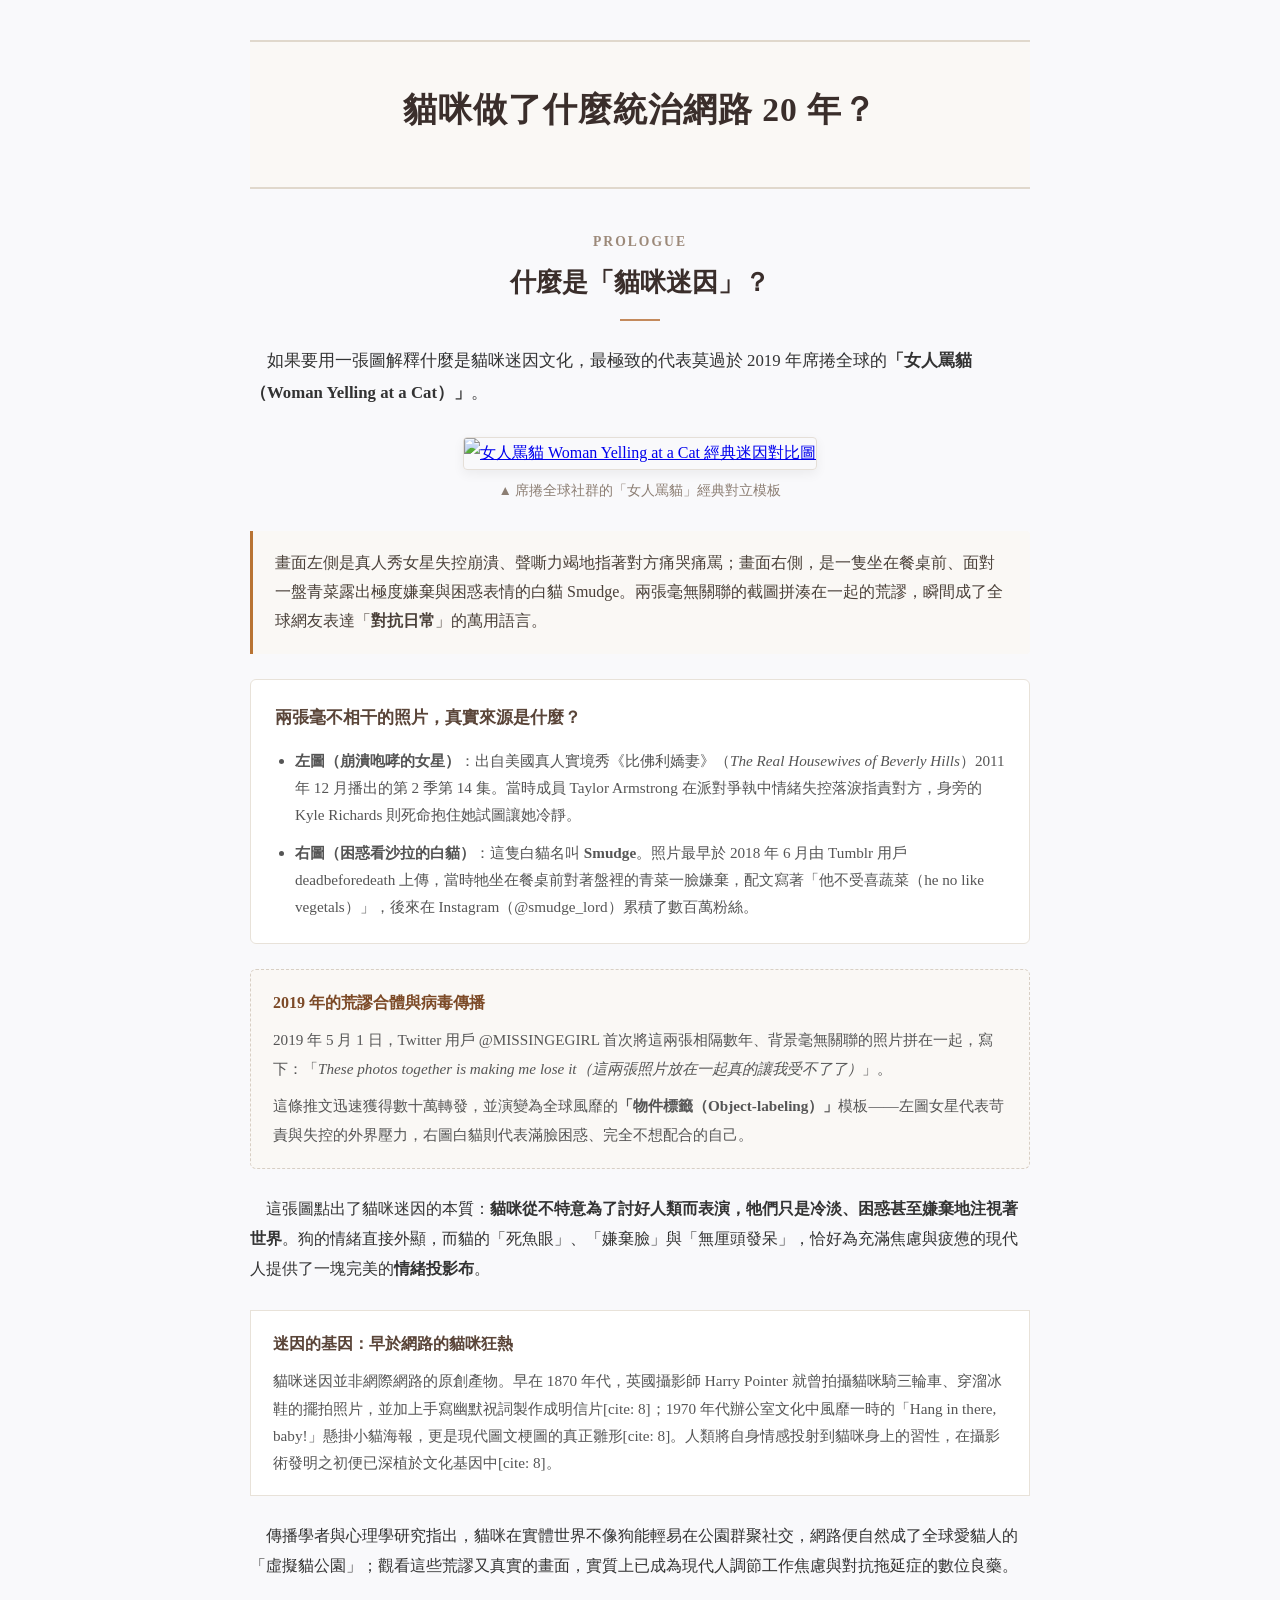
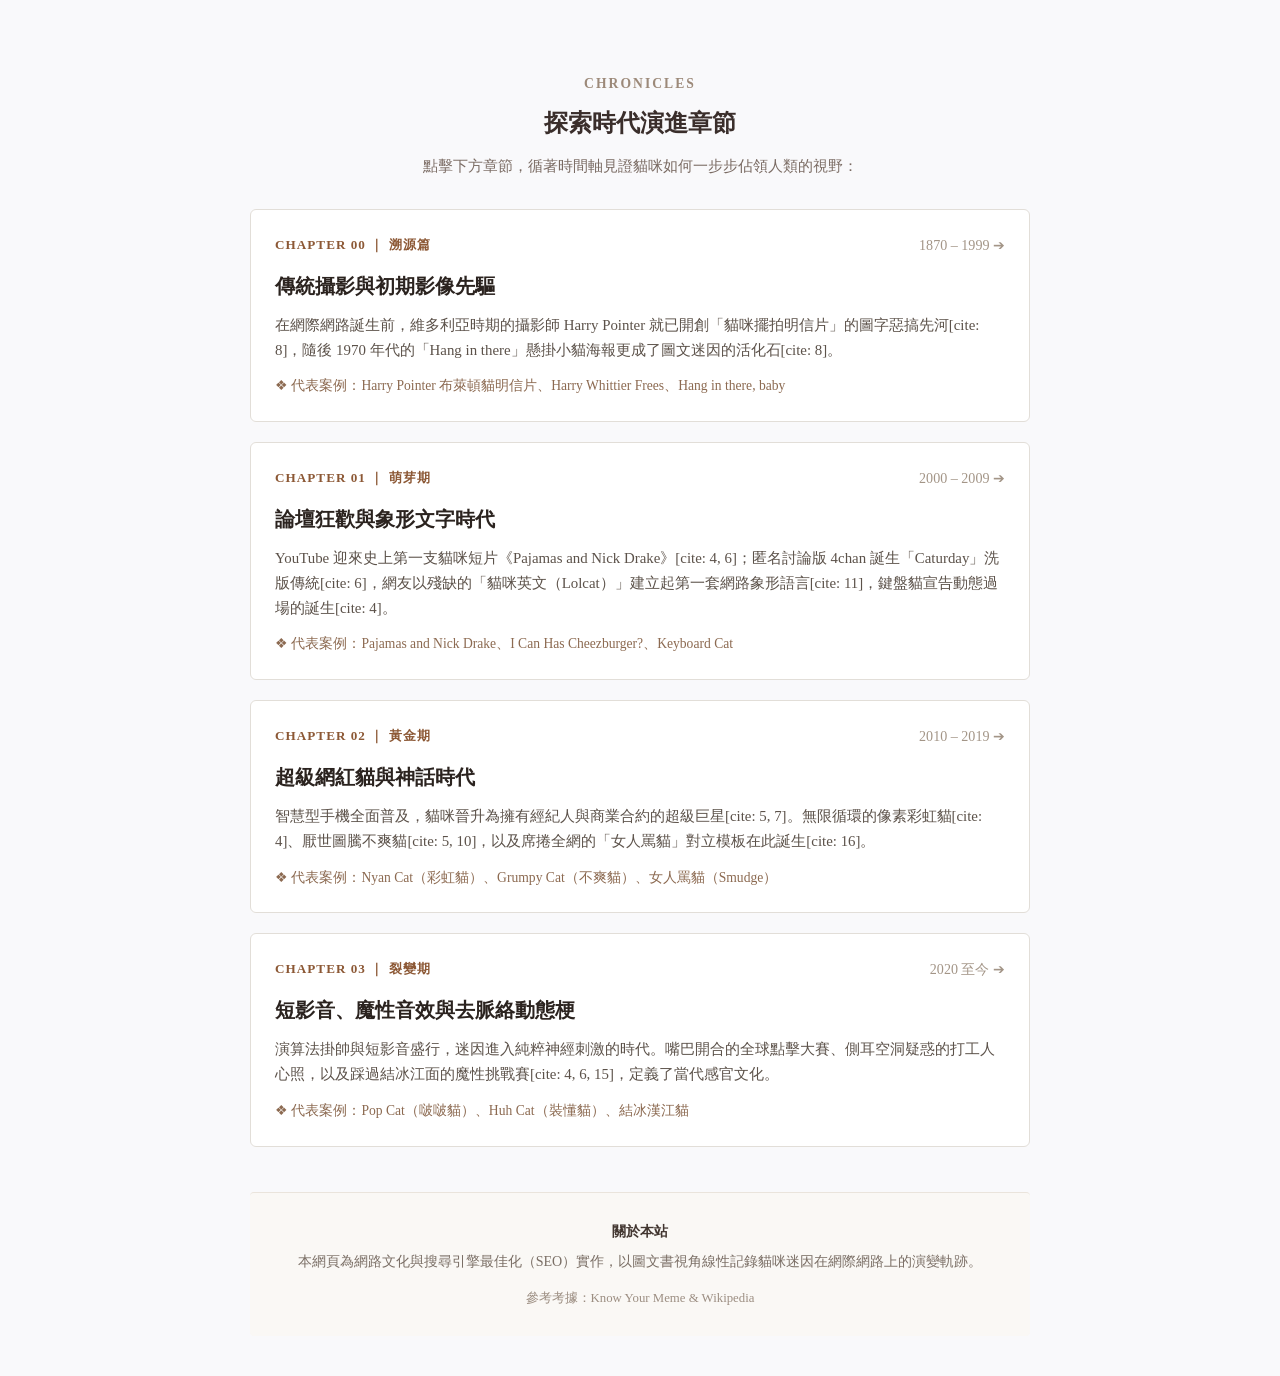
==== index.html @ 246f42c7 "feat: 部署貓咪迷因歷史全站至 GitHub Pages 靜態 HTML - 首頁 + 4 章節 + 資料來源共 6 個 HTML 檔案 - 從 Blogger 片段包裝為完整 HTML5 骨架（" ====
<!DOCTYPE html>
<html lang="zh-Hant">
<head>
    <meta charset="UTF-8">
    <meta name="viewport" content="width=device-width, initial-scale=1.0">
    <title>貓咪做了什麼統治網路 20 年？ | 貓咪迷因歷史</title>
    <meta name="description" content="以圖文書視角線性記錄貓咪迷因在網際網路上的演變軌跡，從1870年代明信片到2020年代短影音，探索貓咪如何一步步佔領人類的視野。">
    <style>
        body {
            font-family: -apple-system, BlinkMacSystemFont, "Noto Serif TC", "PingFang TC", "Microsoft JhengHei", serif;
            line-height: 1.9;
            color: #2e2e2e;
            max-width: 800px;
            margin: 0 auto;
            padding: 20px 10px;
            background: #f9f9fb;
        }
    </style>
</head>
<body>

<div style="color: #2e2e2e; font-family: -apple-system, BlinkMacSystemFont, &quot;Noto Serif TC&quot;, &quot;PingFang TC&quot;, &quot;Microsoft JhengHei&quot;, serif; line-height: 1.9; margin: 0px auto; max-width: 780px; padding: 20px 10px;">

  <!--封面書籍扉頁標題-->
  <div style="background-color: #faf8f5; border-bottom: 2px solid rgb(224, 216, 204); border-top: 2px solid rgb(224, 216, 204); margin-bottom: 40px; padding: 35px 20px; text-align: center;">
    <span style="display: block; font-size: 2.2rem; margin-bottom: 8px;"><span style="color: #3a2e2b; font-size: 2.1rem; font-weight: 800; letter-spacing: 0.03em;">貓咪做了什麼統治網路 20 年？</span></span>
  </div>

  <!--第一幕：什麼是貓咪迷因？-->
  <div style="margin-bottom: 45px;">
    
    <div style="margin-bottom: 24px; text-align: center;">
      <span style="color: #9c8979; display: block; font-size: 0.85rem; font-weight: 600; letter-spacing: 0.15em; margin-bottom: 4px; text-transform: uppercase;">PROLOGUE</span>
      <h2 style="color: #3a2e2b; font-size: 1.6rem; font-weight: 700; margin: 0px;">什麼是「貓咪迷因」？</h2>
      <div style="background-color: #c48a5c; height: 2px; margin: 12px auto 0px; width: 40px;"></div>
    </div>

    <p style="color: #333333; font-size: 1.05rem; margin-bottom: 20px; text-indent: 1em;">
      如果要用一張圖解釋什麼是貓咪迷因文化，最極致的代表莫過於 2019 年席捲全球的<strong>「女人罵貓（Woman Yelling at a Cat）」</strong>。
    </p>

    <!--圖片展示區-->
    <div class="separator" style="clear: both; margin: 28px 0px; text-align: center;">
      <a href="https://upload.wikimedia.org/wikipedia/en/1/1f/WomanYellingAtACat_meme.jpg?utm_source=en.wikipedia.org&amp;utm_campaign=index&amp;utm_content=original" style="display: inline-block;">
        <img alt="女人罵貓 Woman Yelling at a Cat 經典迷因對比圖" border="0" data-original-height="223" data-original-width="447" height="260" src="https://upload.wikimedia.org/wikipedia/en/1/1f/WomanYellingAtACat_meme.jpg?utm_source=en.wikipedia.org&amp;utm_campaign=index&amp;utm_content=original" style="border-radius: 4px; border: 1px solid rgb(229, 223, 216); box-shadow: rgba(0, 0, 0, 0.06) 0px 4px 12px; height: auto; max-width: 100%;" width="520" />
      </a>
      <span style="color: #8c7e73; display: block; font-size: 0.85rem; margin-top: 8px;">▲ 席捲全球社群的「女人罵貓」經典對立模板</span>
    </div>

    <!--核心意象引言-->
    <div style="background-color: #faf8f5; border-left: 3px solid rgb(184, 115, 51); border-radius: 0px 4px 4px 0px; margin: 25px 0px; padding: 18px 22px;">
      <p style="color: #4a4039; font-size: 1rem; line-height: 1.8; margin: 0px;">
        畫面左側是真人秀女星失控崩潰、聲嘶力竭地指著對方痛哭痛罵；畫面右側，是一隻坐在餐桌前、面對一盤青菜露出極度嫌棄與困惑表情的白貓 Smudge。兩張毫無關聯的截圖拼湊在一起的荒謬，瞬間成了全球網友表達「<strong>對抗日常</strong>」的萬用語言。
      </p>
    </div>

    <!--來源深掘卡片-->
    <div style="background-color: white; border-radius: 6px; border: 1px solid rgb(232, 226, 217); margin: 25px 0px; padding: 22px 24px;">
      <h3 style="align-items: center; color: #5a4539; display: flex; font-size: 1.08rem; font-weight: 700; gap: 8px; margin-bottom: 12px; margin-top: 0px;">
        <span><span style="font-size: 1.08rem;">兩張毫不相干的照片，真實來源是什麼？</span></span></h3>
      <ul style="color: #555555; font-size: 0.95rem; line-height: 1.8; margin: 0px; padding-left: 20px;">
        <li style="margin-bottom: 10px;">
          <strong>左圖（崩潰咆哮的女星）</strong>：出自美國真人實境秀《比佛利嬌妻》（<em>The Real Housewives of Beverly Hills</em>）2011 年 12 月播出的第 2 季第 14 集。當時成員 Taylor Armstrong 在派對爭執中情緒失控落淚指責對方，身旁的 Kyle Richards 則死命抱住她試圖讓她冷靜。
        </li>
        <li>
          <strong>右圖（困惑看沙拉的白貓）</strong>：這隻白貓名叫 <strong>Smudge</strong>。照片最早於 2018 年 6 月由 Tumblr 用戶 deadbeforedeath 上傳，當時牠坐在餐桌前對著盤裡的青菜一臉嫌棄，配文寫著「他不受喜蔬菜（he no like vegetals）」，後來在 Instagram（@smudge_lord）累積了數百萬粉絲。
        </li>
      </ul>
    </div>

    <!--合體事件描述-->
    <div style="background-color: #faf8f5; border-radius: 6px; border: 1px dashed rgb(216, 207, 196); margin: 25px 0px; padding: 18px 22px;">
      <h4 style="color: #7c4a27; font-size: 1rem; font-weight: 700; margin: 0px 0px 8px;">2019 年的荒謬合體與病毒傳播
      </h4>
      <p style="color: #555555; font-size: 0.95rem; margin: 0px 0px 8px;">
        2019 年 5 月 1 日，Twitter 用戶 @MISSINGEGIRL 首次將這兩張相隔數年、背景毫無關聯的照片拼在一起，寫下：「<em>These photos together is making me lose it（這兩張照片放在一起真的讓我受不了了）</em>」。
      </p>
      <p style="color: #555555; font-size: 0.95rem; margin: 0px;">
        這條推文迅速獲得數十萬轉發，並演變為全球風靡的<strong>「物件標籤（Object-labeling）」</strong>模板——左圖女星代表苛責與失控的外界壓力，右圖白貓則代表滿臉困惑、完全不想配合的自己。
      </p>
    </div>

    <!--文化反思-->
    <p style="color: #333333; font-size: 1rem; margin-bottom: 16px; text-indent: 1em;">
      這張圖點出了貓咪迷因的本質：<strong>貓咪從不特意為了討好人類而表演，牠們只是冷淡、困惑甚至嫌棄地注視著世界</strong>。狗的情緒直接外顯，而貓的「死魚眼」、「嫌棄臉」與「無厘頭發呆」，恰好為充滿焦慮與疲憊的現代人提供了一塊完美的<strong>情緒投影布</strong>。
    </p>

    <!--新增：傳統起源脈絡-->
    <div style="background-color: white; border-left: 3px solid #8c6a51; border: 1px solid rgb(232, 226, 217); margin: 25px 0px; padding: 18px 22px;">
      <h4 style="color: #5a4539; font-size: 1rem; font-weight: 700; margin: 0px 0px 8px;">迷因的基因：早於網路的貓咪狂熱
      </h4>
      <p style="color: #555555; font-size: 0.95rem; line-height: 1.8; margin: 0px;">
        貓咪迷因並非網際網路的原創產物。早在 1870 年代，英國攝影師 Harry Pointer 就曾拍攝貓咪騎三輪車、穿溜冰鞋的擺拍照片，並加上手寫幽默祝詞製作成明信片[cite: 8]；1970 年代辦公室文化中風靡一時的「Hang in there, baby!」懸掛小貓海報，更是現代圖文梗圖的真正雛形[cite: 8]。人類將自身情感投射到貓咪身上的習性，在攝影術發明之初便已深植於文化基因中[cite: 8]。
      </p>
    </div>

    <p style="color: #333333; font-size: 1rem; margin-bottom: 0px; text-indent: 1em;">
      傳播學者與心理學研究指出，貓咪在實體世界不像狗能輕易在公園群聚社交，網路便自然成了全球愛貓人的「虛擬貓公園」；觀看這些荒謬又真實的畫面，實質上已成為現代人調節工作焦慮與對抗拖延症的數位良藥。
    </p>

  </div>

  <hr style="border-color: rgb(229, 223, 216) currentcolor currentcolor; border-image: none; border-style: solid none none; border-top: 1px solid #e5dfd8; border-width: 1px 0px 0px; border: 0px; margin: 45px 0px;" />

  <!--第二幕：四大時代章節導航-->
  <div style="margin-bottom: 45px;">
    
    <div style="margin-bottom: 28px; text-align: center;">
      <span style="color: #9c8979; display: block; font-size: 0.85rem; font-weight: 600; letter-spacing: 0.15em; margin-bottom: 4px; text-transform: uppercase;">CHRONICLES</span>
      <h2 style="color: #3a2e2b; font-size: 1.5rem; font-weight: 700; margin: 0px;">探索時代演進章節</h2>
      <p style="color: #7a6b63; font-size: 0.92rem; margin-top: 6px;">
        點擊下方章節，循著時間軸見證貓咪如何一步步佔領人類的視野：
      </p>
    </div>

    <div style="display: flex; flex-direction: column; gap: 20px;">

      <!--Chapter 00: 溯源篇-->
      <a href="chapter-001870-1999.html" style="background: rgb(255, 255, 255); border-radius: 6px; border: 1px solid rgb(226, 222, 216); display: block; padding: 22px 24px; text-decoration: none; transition: 0.2s;">
        <div style="align-items: center; display: flex; justify-content: space-between; margin-bottom: 8px;">
          <span style="color: #8c5835; font-size: 0.82rem; font-weight: 700; letter-spacing: 0.08em; text-transform: uppercase;">CHAPTER 00 ｜ 溯源篇</span>
          <span style="color: #a39587; font-size: 0.88rem;">1870 – 1999 ➔</span>
        </div>
        <h3 style="color: #2b231f; font-size: 1.25rem; font-weight: 700; margin: 0px 0px 8px;">傳統攝影與初期影像先驅</h3>
        <p style="color: #5c524a; font-size: 0.93rem; line-height: 1.7; margin: 0px 0px 10px;">
          在網際網路誕生前，維多利亞時期的攝影師 Harry Pointer 就已開創「貓咪擺拍明信片」的圖字惡搞先河[cite: 8]，隨後 1970 年代的「Hang in there」懸掛小貓海報更成了圖文迷因的活化石[cite: 8]。
        </p>
        <div style="color: #8c6a51; font-size: 0.85rem;">
          ❖ 代表案例：Harry Pointer 布萊頓貓明信片、Harry Whittier Frees、Hang in there, baby
        </div>
      </a>

      <!--Chapter 01: 2000s-->
      <a href="chapter-012000-2009.html" style="background: rgb(255, 255, 255); border-radius: 6px; border: 1px solid rgb(226, 222, 216); display: block; padding: 22px 24px; text-decoration: none; transition: 0.2s;">
        <div style="align-items: center; display: flex; justify-content: space-between; margin-bottom: 8px;">
          <span style="color: #8c5835; font-size: 0.82rem; font-weight: 700; letter-spacing: 0.08em; text-transform: uppercase;">CHAPTER 01 ｜ 萌芽期</span>
          <span style="color: #a39587; font-size: 0.88rem;">2000 – 2009 ➔</span>
        </div>
        <h3 style="color: #2b231f; font-size: 1.25rem; font-weight: 700; margin: 0px 0px 8px;">論壇狂歡與象形文字時代</h3>
        <p style="color: #5c524a; font-size: 0.93rem; line-height: 1.7; margin: 0px 0px 10px;">
          YouTube 迎來史上第一支貓咪短片《Pajamas and Nick Drake》[cite: 4, 6]；匿名討論版 4chan 誕生「Caturday」洗版傳統[cite: 6]，網友以殘缺的「貓咪英文（Lolcat）」建立起第一套網路象形語言[cite: 11]，鍵盤貓宣告動態過場的誕生[cite: 4]。
        </p>
        <div style="color: #8c6a51; font-size: 0.85rem;">
          ❖ 代表案例：Pajamas and Nick Drake、I Can Has Cheezburger?、Keyboard Cat
        </div>
      </a>

      <!--Chapter 02: 2010s-->
      <a href="chapter-022010-2019.html" style="background: rgb(255, 255, 255); border-radius: 6px; border: 1px solid rgb(226, 222, 216); display: block; padding: 22px 24px; text-decoration: none; transition: 0.2s;">
        <div style="align-items: center; display: flex; justify-content: space-between; margin-bottom: 8px;">
          <span style="color: #8c5835; font-size: 0.82rem; font-weight: 700; letter-spacing: 0.08em; text-transform: uppercase;">CHAPTER 02 ｜ 黃金期</span>
          <span style="color: #a39587; font-size: 0.88rem;">2010 – 2019 ➔</span>
        </div>
        <h3 style="color: #2b231f; font-size: 1.25rem; font-weight: 700; margin: 0px 0px 8px;">超級網紅貓與神話時代</h3>
        <p style="color: #5c524a; font-size: 0.93rem; line-height: 1.7; margin: 0px 0px 10px;">
          智慧型手機全面普及，貓咪晉升為擁有經紀人與商業合約的超級巨星[cite: 5, 7]。無限循環的像素彩虹貓[cite: 4]、厭世圖騰不爽貓[cite: 5, 10]，以及席捲全網的「女人罵貓」對立模板在此誕生[cite: 16]。
        </p>
        <div style="color: #8c6a51; font-size: 0.85rem;">
          ❖ 代表案例：Nyan Cat（彩虹貓）、Grumpy Cat（不爽貓）、女人罵貓（Smudge）
        </div>
      </a>

      <!--Chapter 03: 2020s-->
      <a href="chapter-032020.html" style="background: rgb(255, 255, 255); border-radius: 6px; border: 1px solid rgb(226, 222, 216); display: block; padding: 22px 24px; text-decoration: none; transition: 0.2s;">
        <div style="align-items: center; display: flex; justify-content: space-between; margin-bottom: 8px;">
          <span style="color: #8c5835; font-size: 0.82rem; font-weight: 700; letter-spacing: 0.08em; text-transform: uppercase;">CHAPTER 03 ｜ 裂變期</span>
          <span style="color: #a39587; font-size: 0.88rem;">2020 至今 ➔</span>
        </div>
        <h3 style="color: #2b231f; font-size: 1.25rem; font-weight: 700; margin: 0px 0px 8px;">短影音、魔性音效與去脈絡動態梗</h3>
        <p style="color: #5c524a; font-size: 0.93rem; line-height: 1.7; margin: 0px 0px 10px;">
          演算法掛帥與短影音盛行，迷因進入純粹神經刺激的時代。嘴巴開合的全球點擊大賽、側耳空洞疑惑的打工人心照，以及踩過結冰江面的魔性挑戰賽[cite: 4, 6, 15]，定義了當代感官文化。
        </p>
        <div style="color: #8c6a51; font-size: 0.85rem;">
          ❖ 代表案例：Pop Cat（啵啵貓）、Huh Cat（裝懂貓）、結冰漢江貓
        </div>
      </a>

    </div>
  </div>

  <!--尾頁版權與專題說明-->
  <div style="background-color: #faf8f5; border-radius: 4px; border-top: 1px solid rgb(234, 228, 220); color: #7a6e65; font-size: 0.88rem; padding: 25px 15px; text-align: center;">
    <p style="color: #423630; font-weight: bold; margin: 0px 0px 6px;">關於本站</p>
    <p style="line-height: 1.7; margin: 0px 0px 10px;">
      本網頁為網路文化與搜尋引擎最佳化（SEO）實作，以圖文書視角線性記錄貓咪迷因在網際網路上的演變軌跡。
    </p>
    <span style="color: #9c8e82; font-size: 0.8rem;">參考考據：Know Your Meme &amp; Wikipedia
    </span>
  </div>

</div>

</body>
</html>
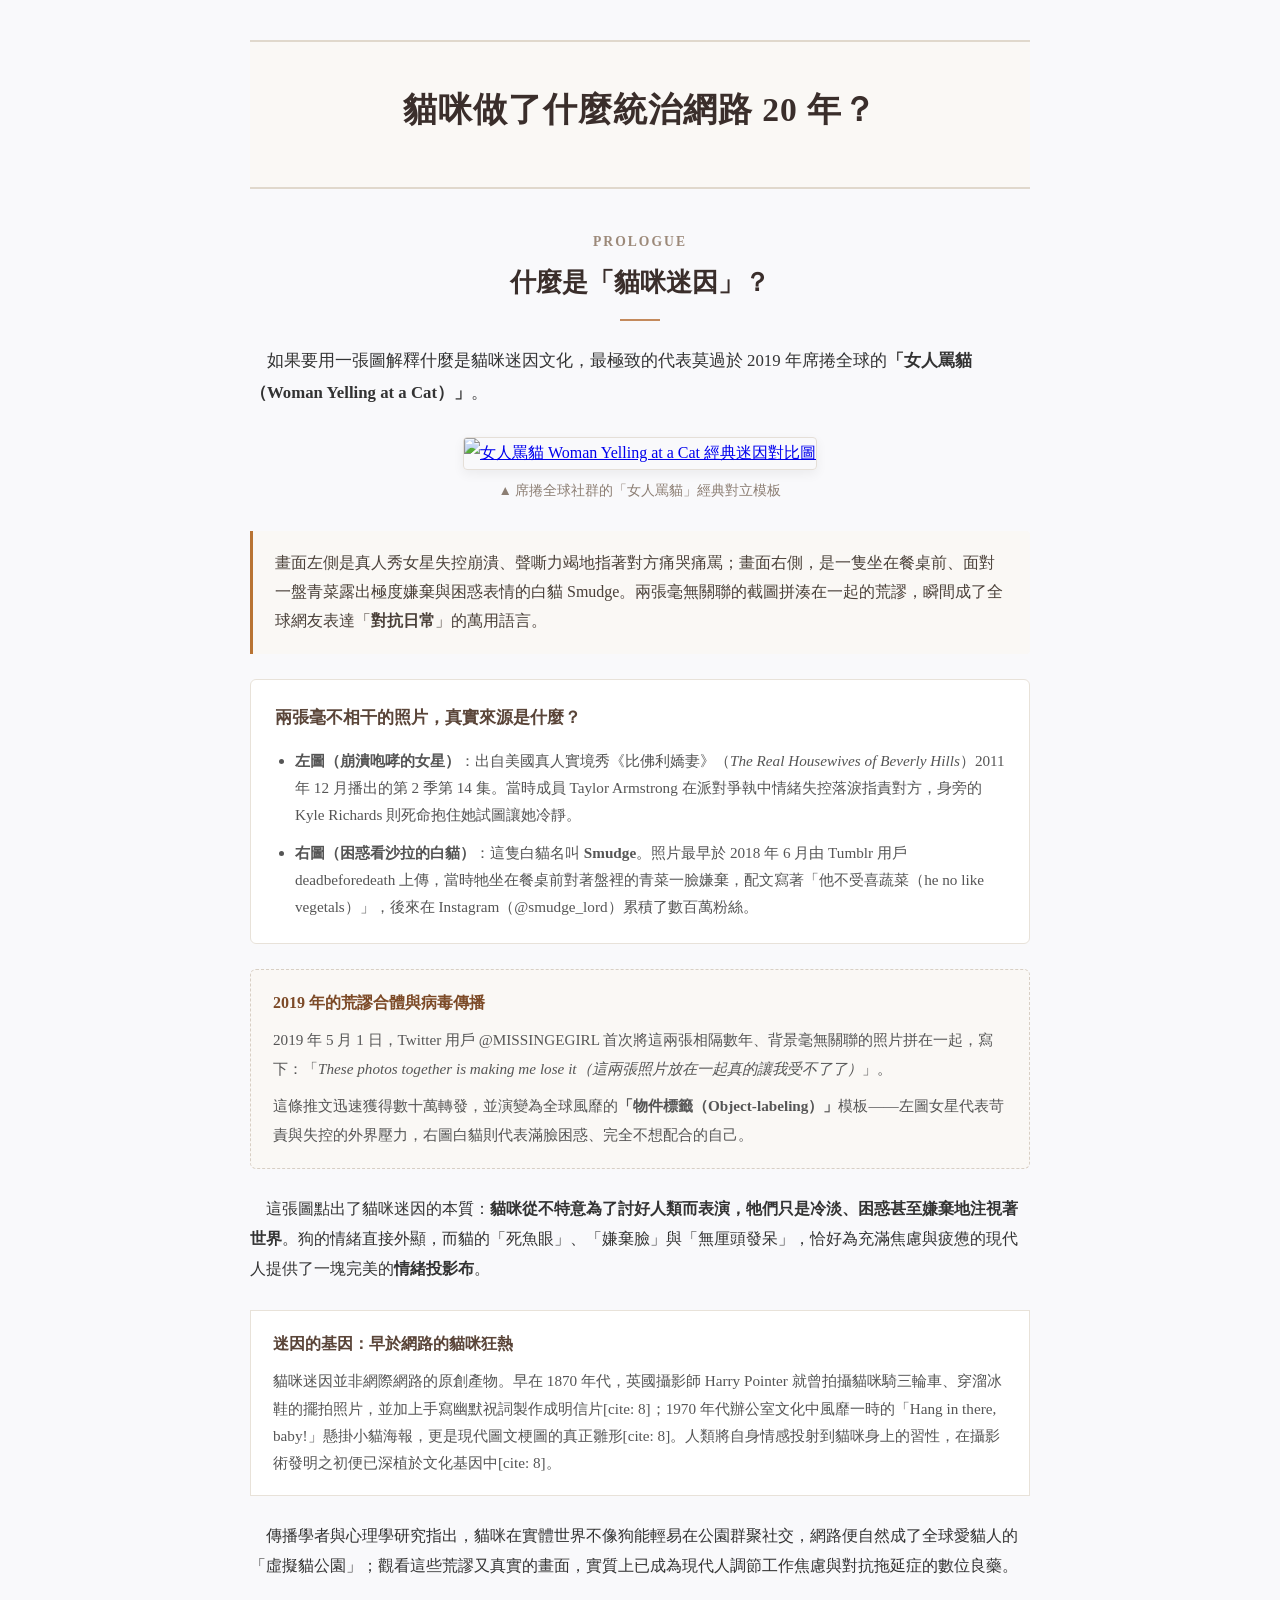
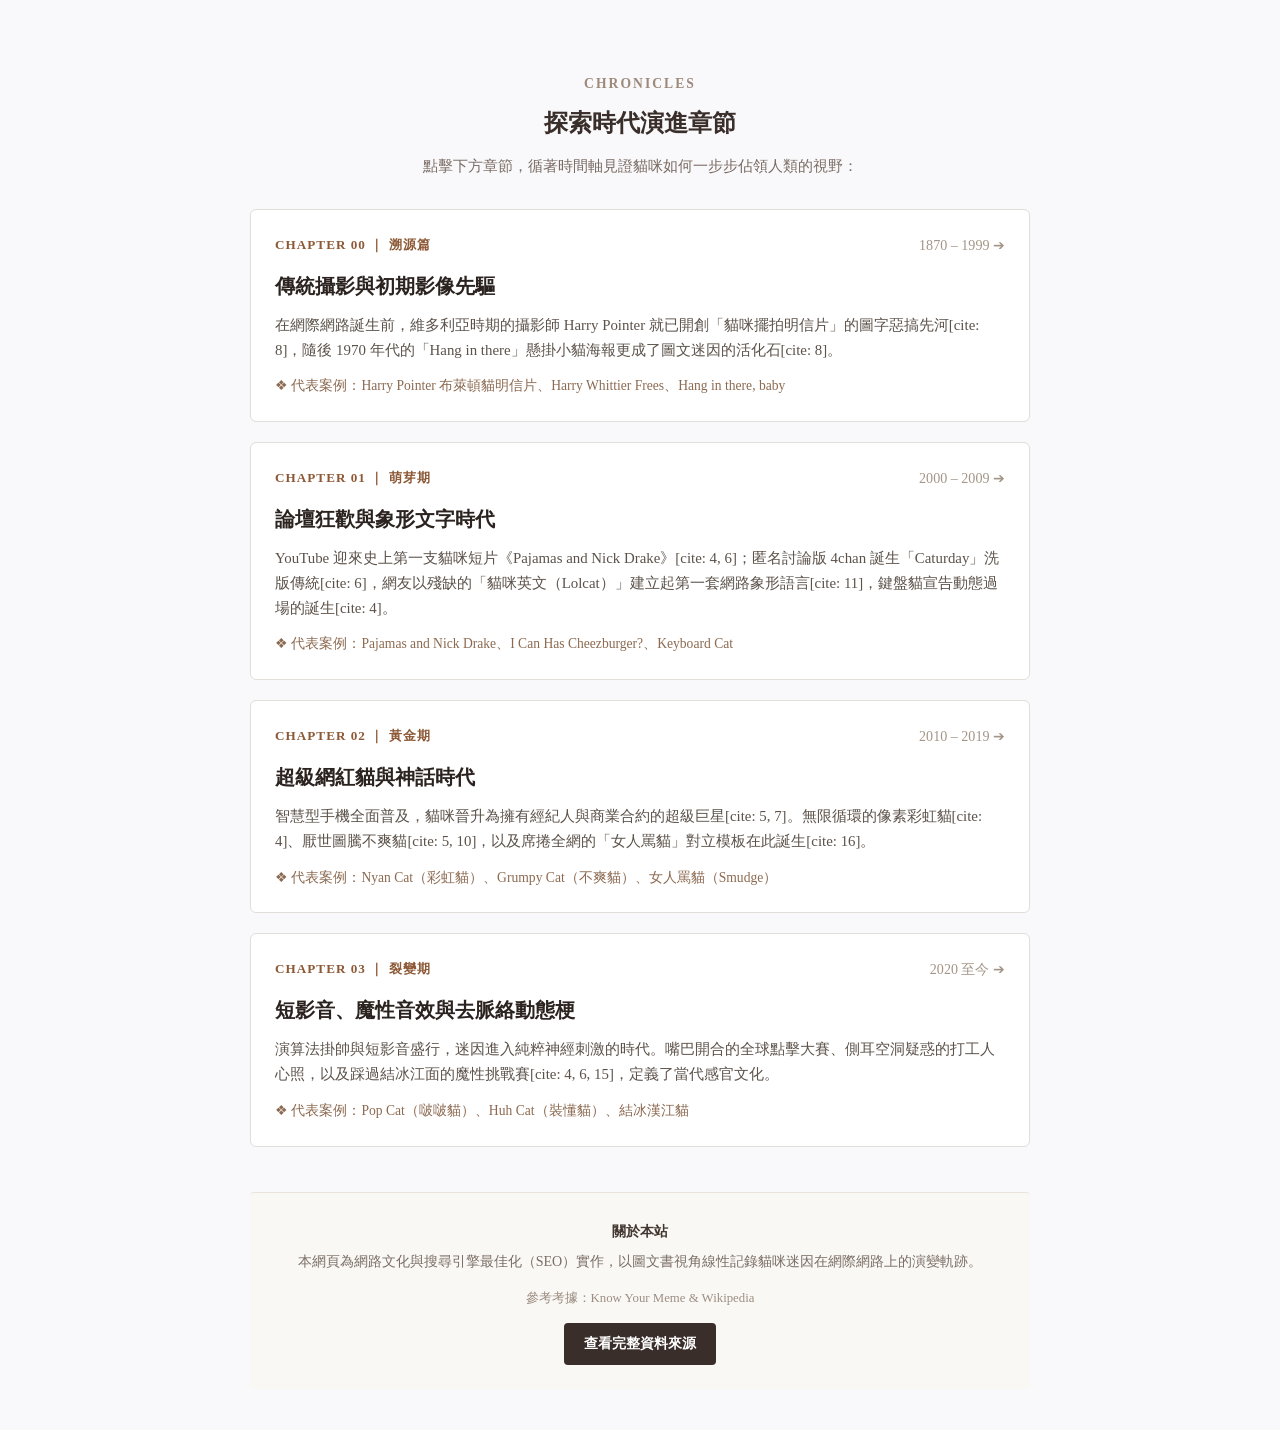
==== commit e3db303c: "feat: 首頁尾頁新增「查看完整資料來源」按鈕" ====
--- a/index.html
+++ b/index.html
@@ -5,17 +5,7 @@
     <meta name="viewport" content="width=device-width, initial-scale=1.0">
     <title>貓咪做了什麼統治網路 20 年？ | 貓咪迷因歷史</title>
     <meta name="description" content="以圖文書視角線性記錄貓咪迷因在網際網路上的演變軌跡，從1870年代明信片到2020年代短影音，探索貓咪如何一步步佔領人類的視野。">
-    <style>
-        body {
-            font-family: -apple-system, BlinkMacSystemFont, "Noto Serif TC", "PingFang TC", "Microsoft JhengHei", serif;
-            line-height: 1.9;
-            color: #2e2e2e;
-            max-width: 800px;
-            margin: 0 auto;
-            padding: 20px 10px;
-            background: #f9f9fb;
-        }
-    </style>
+    <link rel="stylesheet" href="style.css">
 </head>
 <body>
 
@@ -186,6 +176,10 @@
     </p>
     <span style="color: #9c8e82; font-size: 0.8rem;">參考考據：Know Your Meme &amp; Wikipedia
     </span>
+    <br>
+    <a href="chapter-042020.html" style="background-color: #3a2e2b; border-radius: 4px; color: white; display: inline-block; font-size: 0.85rem; font-weight: 600; margin-top: 12px; padding: 8px 20px; text-decoration: none;">
+      查看完整資料來源
+    </a>
   </div>
 
 </div>
--- a/style.css
+++ b/style.css
@@ -0,0 +1,9 @@
+body {
+    font-family: -apple-system, BlinkMacSystemFont, "Noto Serif TC", "PingFang TC", "Microsoft JhengHei", serif;
+    line-height: 1.9;
+    color: #2e2e2e;
+    max-width: 800px;
+    margin: 0 auto;
+    padding: 20px 10px;
+    background: #f9f9fb;
+}
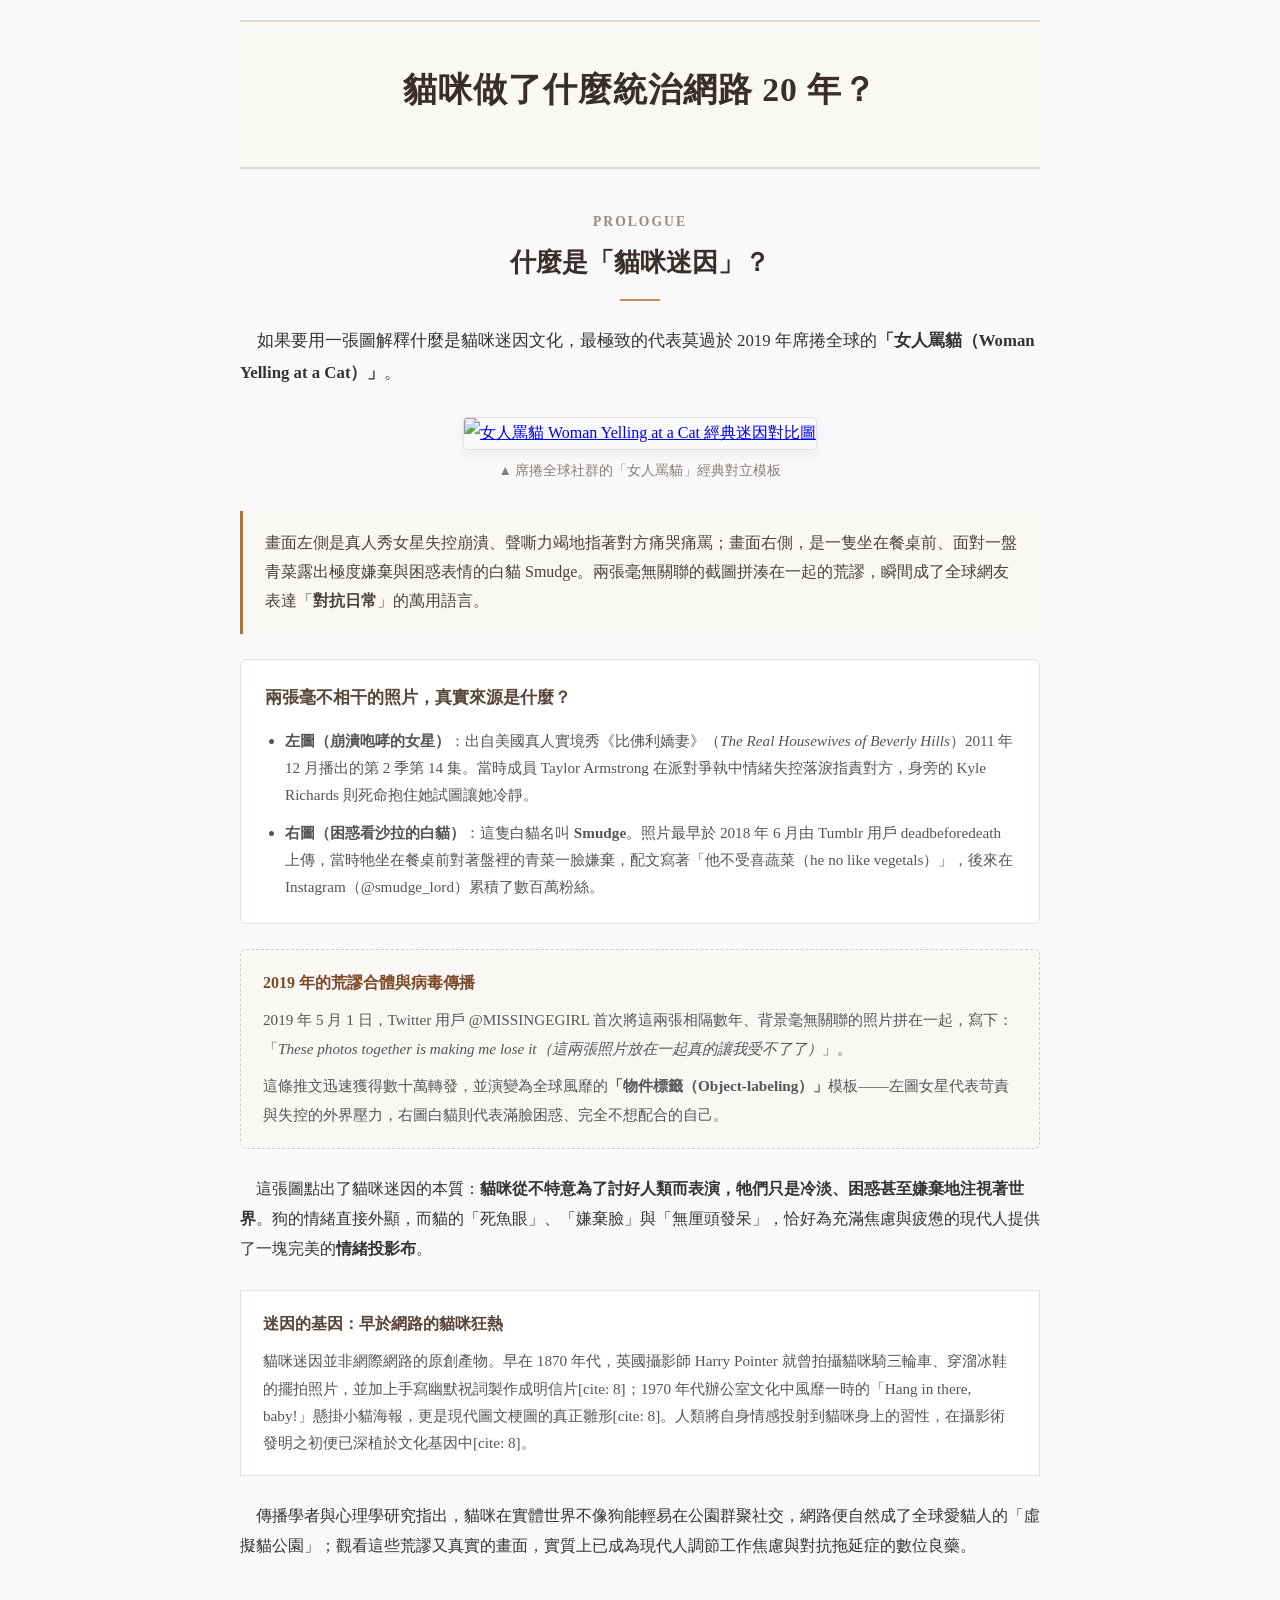
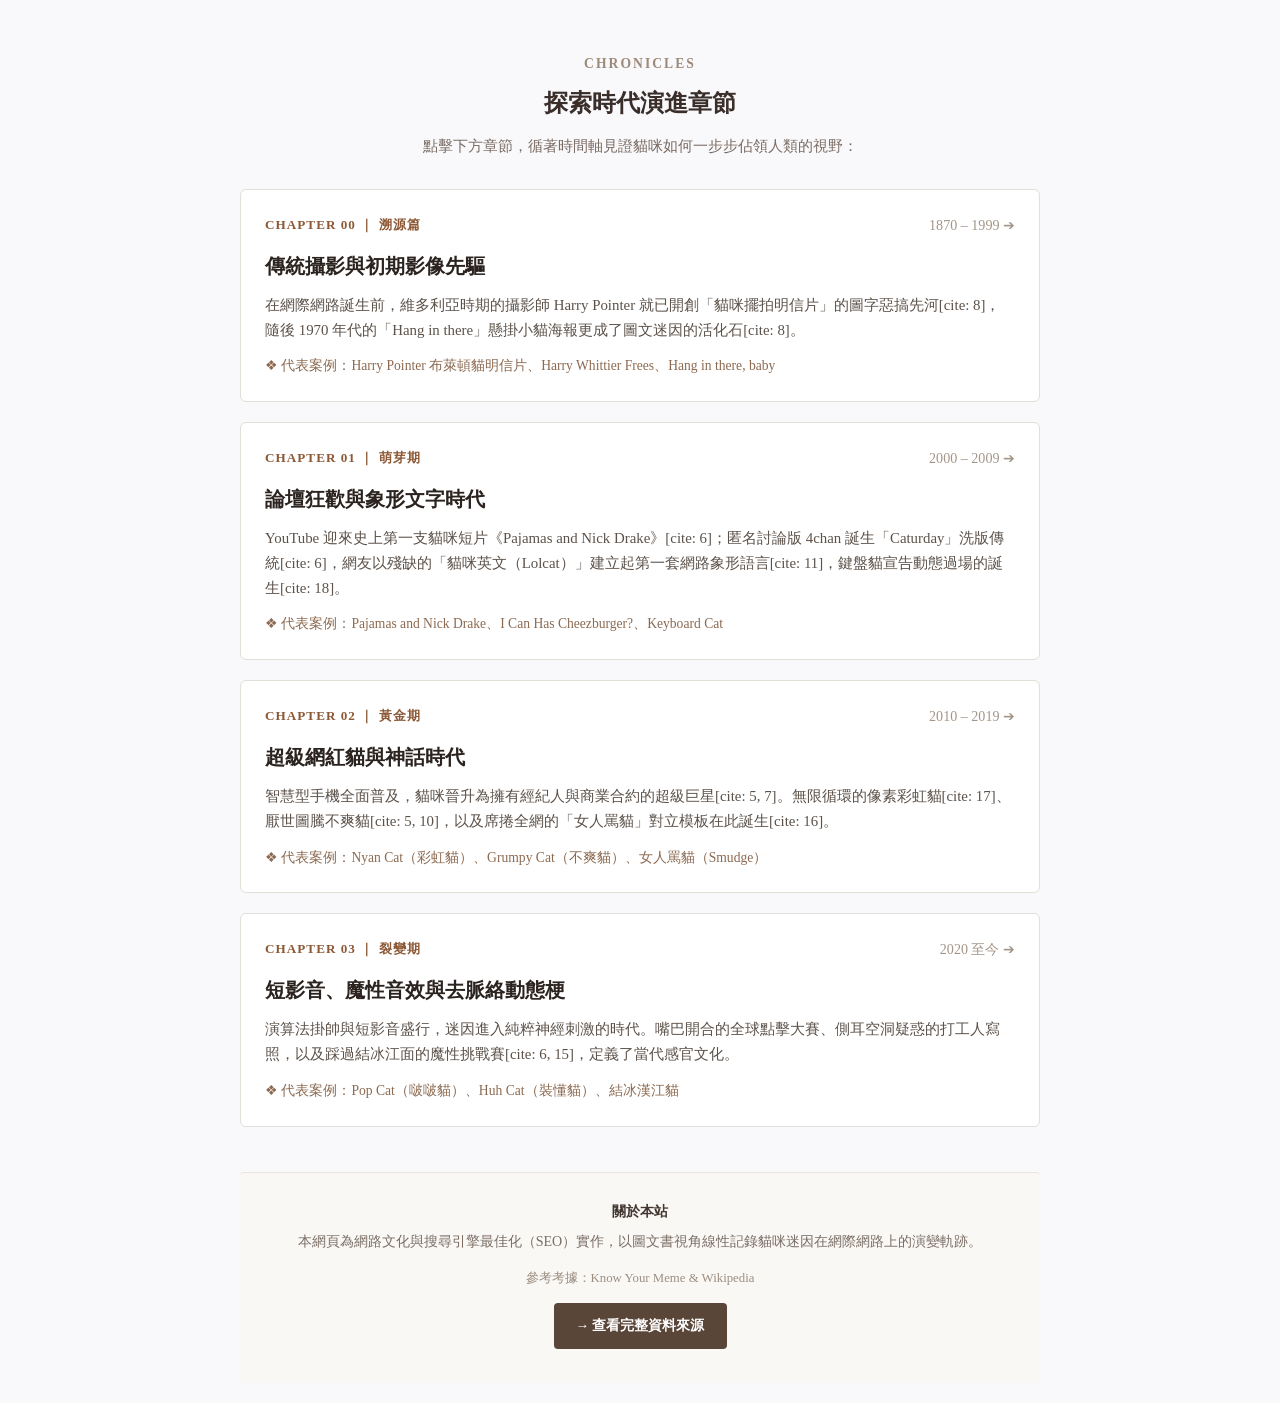
==== commit 053d187a: "feat: 同步 Blogger 版 UI/UX 互動效果與來源清理至 GitHub Pages 內容同步（對應 Blogger 8 個 commit）： - 引用重映射：刪除失效來源 [4]，改為 " ====
--- a/index.html
+++ b/index.html
@@ -1,4 +1,4 @@
-<!DOCTYPE html>
+﻿<!DOCTYPE html>
 <html lang="zh-Hant">
 <head>
     <meta charset="UTF-8">
@@ -9,9 +9,7 @@
 </head>
 <body>
 
-<div style="color: #2e2e2e; font-family: -apple-system, BlinkMacSystemFont, &quot;Noto Serif TC&quot;, &quot;PingFang TC&quot;, &quot;Microsoft JhengHei&quot;, serif; line-height: 1.9; margin: 0px auto; max-width: 780px; padding: 20px 10px;">
-
-  <!--封面書籍扉頁標題-->
+<!--封面書籍扉頁標題-->
   <div style="background-color: #faf8f5; border-bottom: 2px solid rgb(224, 216, 204); border-top: 2px solid rgb(224, 216, 204); margin-bottom: 40px; padding: 35px 20px; text-align: center;">
     <span style="display: block; font-size: 2.2rem; margin-bottom: 8px;"><span style="color: #3a2e2b; font-size: 2.1rem; font-weight: 800; letter-spacing: 0.03em;">貓咪做了什麼統治網路 20 年？</span></span>
   </div>
@@ -106,7 +104,7 @@
     <div style="display: flex; flex-direction: column; gap: 20px;">
 
       <!--Chapter 00: 溯源篇-->
-      <a href="chapter-001870-1999.html" style="background: rgb(255, 255, 255); border-radius: 6px; border: 1px solid rgb(226, 222, 216); display: block; padding: 22px 24px; text-decoration: none; transition: 0.2s;">
+      <a class="chapter-card" href="chapter-001870-1999.html" style="background: rgb(255, 255, 255); border-radius: 6px; border: 1px solid rgb(226, 222, 216); display: block; padding: 22px 24px; text-decoration: none; transition: 0.2s;">
         <div style="align-items: center; display: flex; justify-content: space-between; margin-bottom: 8px;">
           <span style="color: #8c5835; font-size: 0.82rem; font-weight: 700; letter-spacing: 0.08em; text-transform: uppercase;">CHAPTER 00 ｜ 溯源篇</span>
           <span style="color: #a39587; font-size: 0.88rem;">1870 – 1999 ➔</span>
@@ -121,14 +119,14 @@
       </a>
 
       <!--Chapter 01: 2000s-->
-      <a href="chapter-012000-2009.html" style="background: rgb(255, 255, 255); border-radius: 6px; border: 1px solid rgb(226, 222, 216); display: block; padding: 22px 24px; text-decoration: none; transition: 0.2s;">
+      <a class="chapter-card" href="chapter-012000-2009.html" style="background: rgb(255, 255, 255); border-radius: 6px; border: 1px solid rgb(226, 222, 216); display: block; padding: 22px 24px; text-decoration: none; transition: 0.2s;">
         <div style="align-items: center; display: flex; justify-content: space-between; margin-bottom: 8px;">
           <span style="color: #8c5835; font-size: 0.82rem; font-weight: 700; letter-spacing: 0.08em; text-transform: uppercase;">CHAPTER 01 ｜ 萌芽期</span>
           <span style="color: #a39587; font-size: 0.88rem;">2000 – 2009 ➔</span>
         </div>
         <h3 style="color: #2b231f; font-size: 1.25rem; font-weight: 700; margin: 0px 0px 8px;">論壇狂歡與象形文字時代</h3>
         <p style="color: #5c524a; font-size: 0.93rem; line-height: 1.7; margin: 0px 0px 10px;">
-          YouTube 迎來史上第一支貓咪短片《Pajamas and Nick Drake》[cite: 4, 6]；匿名討論版 4chan 誕生「Caturday」洗版傳統[cite: 6]，網友以殘缺的「貓咪英文（Lolcat）」建立起第一套網路象形語言[cite: 11]，鍵盤貓宣告動態過場的誕生[cite: 4]。
+          YouTube 迎來史上第一支貓咪短片《Pajamas and Nick Drake》[cite: 6]；匿名討論版 4chan 誕生「Caturday」洗版傳統[cite: 6]，網友以殘缺的「貓咪英文（Lolcat）」建立起第一套網路象形語言[cite: 11]，鍵盤貓宣告動態過場的誕生[cite: 18]。
         </p>
         <div style="color: #8c6a51; font-size: 0.85rem;">
           ❖ 代表案例：Pajamas and Nick Drake、I Can Has Cheezburger?、Keyboard Cat
@@ -136,14 +134,14 @@
       </a>
 
       <!--Chapter 02: 2010s-->
-      <a href="chapter-022010-2019.html" style="background: rgb(255, 255, 255); border-radius: 6px; border: 1px solid rgb(226, 222, 216); display: block; padding: 22px 24px; text-decoration: none; transition: 0.2s;">
+      <a class="chapter-card" href="chapter-022010-2019.html" style="background: rgb(255, 255, 255); border-radius: 6px; border: 1px solid rgb(226, 222, 216); display: block; padding: 22px 24px; text-decoration: none; transition: 0.2s;">
         <div style="align-items: center; display: flex; justify-content: space-between; margin-bottom: 8px;">
           <span style="color: #8c5835; font-size: 0.82rem; font-weight: 700; letter-spacing: 0.08em; text-transform: uppercase;">CHAPTER 02 ｜ 黃金期</span>
           <span style="color: #a39587; font-size: 0.88rem;">2010 – 2019 ➔</span>
         </div>
         <h3 style="color: #2b231f; font-size: 1.25rem; font-weight: 700; margin: 0px 0px 8px;">超級網紅貓與神話時代</h3>
         <p style="color: #5c524a; font-size: 0.93rem; line-height: 1.7; margin: 0px 0px 10px;">
-          智慧型手機全面普及，貓咪晉升為擁有經紀人與商業合約的超級巨星[cite: 5, 7]。無限循環的像素彩虹貓[cite: 4]、厭世圖騰不爽貓[cite: 5, 10]，以及席捲全網的「女人罵貓」對立模板在此誕生[cite: 16]。
+          智慧型手機全面普及，貓咪晉升為擁有經紀人與商業合約的超級巨星[cite: 5, 7]。無限循環的像素彩虹貓[cite: 17]、厭世圖騰不爽貓[cite: 5, 10]，以及席捲全網的「女人罵貓」對立模板在此誕生[cite: 16]。
         </p>
         <div style="color: #8c6a51; font-size: 0.85rem;">
           ❖ 代表案例：Nyan Cat（彩虹貓）、Grumpy Cat（不爽貓）、女人罵貓（Smudge）
@@ -151,14 +149,14 @@
       </a>
 
       <!--Chapter 03: 2020s-->
-      <a href="chapter-032020.html" style="background: rgb(255, 255, 255); border-radius: 6px; border: 1px solid rgb(226, 222, 216); display: block; padding: 22px 24px; text-decoration: none; transition: 0.2s;">
+      <a class="chapter-card" href="chapter-032020.html" style="background: rgb(255, 255, 255); border-radius: 6px; border: 1px solid rgb(226, 222, 216); display: block; padding: 22px 24px; text-decoration: none; transition: 0.2s;">
         <div style="align-items: center; display: flex; justify-content: space-between; margin-bottom: 8px;">
           <span style="color: #8c5835; font-size: 0.82rem; font-weight: 700; letter-spacing: 0.08em; text-transform: uppercase;">CHAPTER 03 ｜ 裂變期</span>
           <span style="color: #a39587; font-size: 0.88rem;">2020 至今 ➔</span>
         </div>
         <h3 style="color: #2b231f; font-size: 1.25rem; font-weight: 700; margin: 0px 0px 8px;">短影音、魔性音效與去脈絡動態梗</h3>
         <p style="color: #5c524a; font-size: 0.93rem; line-height: 1.7; margin: 0px 0px 10px;">
-          演算法掛帥與短影音盛行，迷因進入純粹神經刺激的時代。嘴巴開合的全球點擊大賽、側耳空洞疑惑的打工人心照，以及踩過結冰江面的魔性挑戰賽[cite: 4, 6, 15]，定義了當代感官文化。
+          演算法掛帥與短影音盛行，迷因進入純粹神經刺激的時代。嘴巴開合的全球點擊大賽、側耳空洞疑惑的打工人寫照，以及踩過結冰江面的魔性挑戰賽[cite: 6, 15]，定義了當代感官文化。
         </p>
         <div style="color: #8c6a51; font-size: 0.85rem;">
           ❖ 代表案例：Pop Cat（啵啵貓）、Huh Cat（裝懂貓）、結冰漢江貓
@@ -177,12 +175,12 @@
     <span style="color: #9c8e82; font-size: 0.8rem;">參考考據：Know Your Meme &amp; Wikipedia
     </span>
     <br>
-    <a href="chapter-042020.html" style="background-color: #3a2e2b; border-radius: 4px; color: white; display: inline-block; font-size: 0.85rem; font-weight: 600; margin-top: 12px; padding: 8px 20px; text-decoration: none;">
-      查看完整資料來源
+    <a class="btn-glow-fill" href="chapter-042020.html" style="background-color: #5a4539; border-radius: 4px; color: white; display: inline-block; font-size: 0.85rem; font-weight: 700; margin-top: 12px; padding: 10px 22px; text-decoration: none; transition: background-color 0.2s;">
+      → 查看完整資料來源
     </a>
   </div>
 
-</div>
+  <script src="interactions.js" defer></script>
 
 </body>
 </html>
--- a/style.css
+++ b/style.css
@@ -7,3 +7,160 @@
     padding: 20px 10px;
     background: #f9f9fb;
 }
+
+/* 游標聚光互動效果：首頁章節卡片（邊框發光） */
+.chapter-card {
+    --glow: #d4923f;
+    position: relative;
+    isolation: isolate;
+}
+
+.chapter-card::before {
+    background: radial-gradient(var(--glow-r, 200px) var(--glow-r, 200px) at var(--mx, 50%) var(--my, 50%),
+        var(--glow), transparent 85%);
+    border-radius: 8px;
+    content: "";
+    inset: -1px;
+    opacity: var(--lit, 0);
+    padding: 2px;
+    pointer-events: none;
+    position: absolute;
+    transition: opacity 0.3s;
+    z-index: 0;
+    -webkit-mask: linear-gradient(#000 0 0) content-box,
+        linear-gradient(#000 0 0);
+    -webkit-mask-composite: xor;
+    mask-composite: exclude;
+}
+
+.chapter-card:hover {
+    box-shadow: 0 0 12px rgba(180, 115, 51, 0.35);
+}
+
+.chapter-card:focus-visible {
+    outline: 3px solid var(--glow);
+    outline-offset: 4px;
+}
+
+/* 游標聚光互動效果：章節導覽按鈕（邊框發光） */
+.btn-glow-border {
+    --glow: #d4923f;
+    position: relative;
+    isolation: isolate;
+}
+
+.btn-glow-border::before {
+    background: radial-gradient(var(--glow-r, 200px) var(--glow-r, 200px) at var(--mx, 50%) var(--my, 50%),
+        var(--glow), transparent 85%);
+    border-radius: 6px;
+    content: "";
+    inset: -1px;
+    opacity: var(--lit, 0);
+    padding: 2px;
+    pointer-events: none;
+    position: absolute;
+    transition: opacity 0.3s;
+    z-index: 0;
+    -webkit-mask: linear-gradient(#000 0 0) content-box,
+        linear-gradient(#000 0 0);
+    -webkit-mask-composite: xor;
+    mask-composite: exclude;
+}
+
+.btn-glow-border:hover {
+    box-shadow: 0 0 10px rgba(180, 115, 51, 0.35);
+}
+
+.btn-glow-border:focus-visible {
+    outline: 3px solid var(--glow);
+    outline-offset: 3px;
+}
+
+/* 游標聚光互動效果：章節導覽按鈕（內部發光） */
+.btn-glow-fill {
+    position: relative;
+    isolation: isolate;
+    overflow: hidden;
+}
+
+.btn-glow-fill::before {
+    background: radial-gradient(var(--glow-r, 200px) circle at var(--mx, 50%) var(--my, 50%),
+        rgba(212, 146, 63, 0.35), transparent 65%);
+    content: "";
+    inset: 0;
+    opacity: var(--lit, 0);
+    pointer-events: none;
+    position: absolute;
+    transition: opacity 0.3s;
+    z-index: -1;
+}
+
+.btn-glow-fill:focus-visible {
+    outline: 3px solid #d4923f;
+    outline-offset: 3px;
+}
+
+/* Nyan Cat 點擊彩蛋：圖片素材 */
+.nyan-wrap {
+    animation: nyanRun var(--nyan-dur, 1.1s) linear forwards;
+    height: 28px;
+    left: 0;
+    pointer-events: none;
+    position: fixed;
+    top: 0;
+    width: 50px;
+    will-change: transform;
+    z-index: 9999;
+}
+
+.nyan-art {
+    animation: nyanHop 0.14s steps(2, end) infinite;
+    height: 28px;
+    position: relative;
+    transform: scaleX(var(--sx, 1));
+    width: 50px;
+}
+
+.nyan-art img {
+    display: block;
+    height: 28px;
+    image-rendering: pixelated;
+    image-rendering: crisp-edges;
+    width: 50px;
+}
+
+@keyframes nyanRun {
+    from { transform: translateX(0); }
+    to { transform: translateX(var(--dx, 400px)); }
+}
+
+@keyframes nyanHop {
+    0%, 100% { transform: translateY(0) scaleX(var(--sx, 1)); }
+    50% { transform: translateY(-3px) scaleX(var(--sx, 1)); }
+}
+
+/* 無障礙：尊重使用者減少動態偏好 */
+@media (prefers-reduced-motion: reduce) {
+    .chapter-card::before {
+        background: radial-gradient(var(--glow-r, 200px) var(--glow-r, 200px) at 50% 50%,
+            var(--glow), transparent 85%);
+        transition: none;
+    }
+
+    .btn-glow-border::before {
+        background: radial-gradient(var(--glow-r, 200px) var(--glow-r, 200px) at 50% 50%,
+            var(--glow), transparent 85%);
+        transition: none;
+    }
+
+    .btn-glow-fill::before {
+        background: radial-gradient(var(--glow-r, 200px) circle at 50% 50%,
+            rgba(212, 146, 63, 0.35), transparent 65%);
+        transition: none;
+    }
+
+    .nyan-wrap {
+        animation: none;
+        display: none;
+    }
+}
